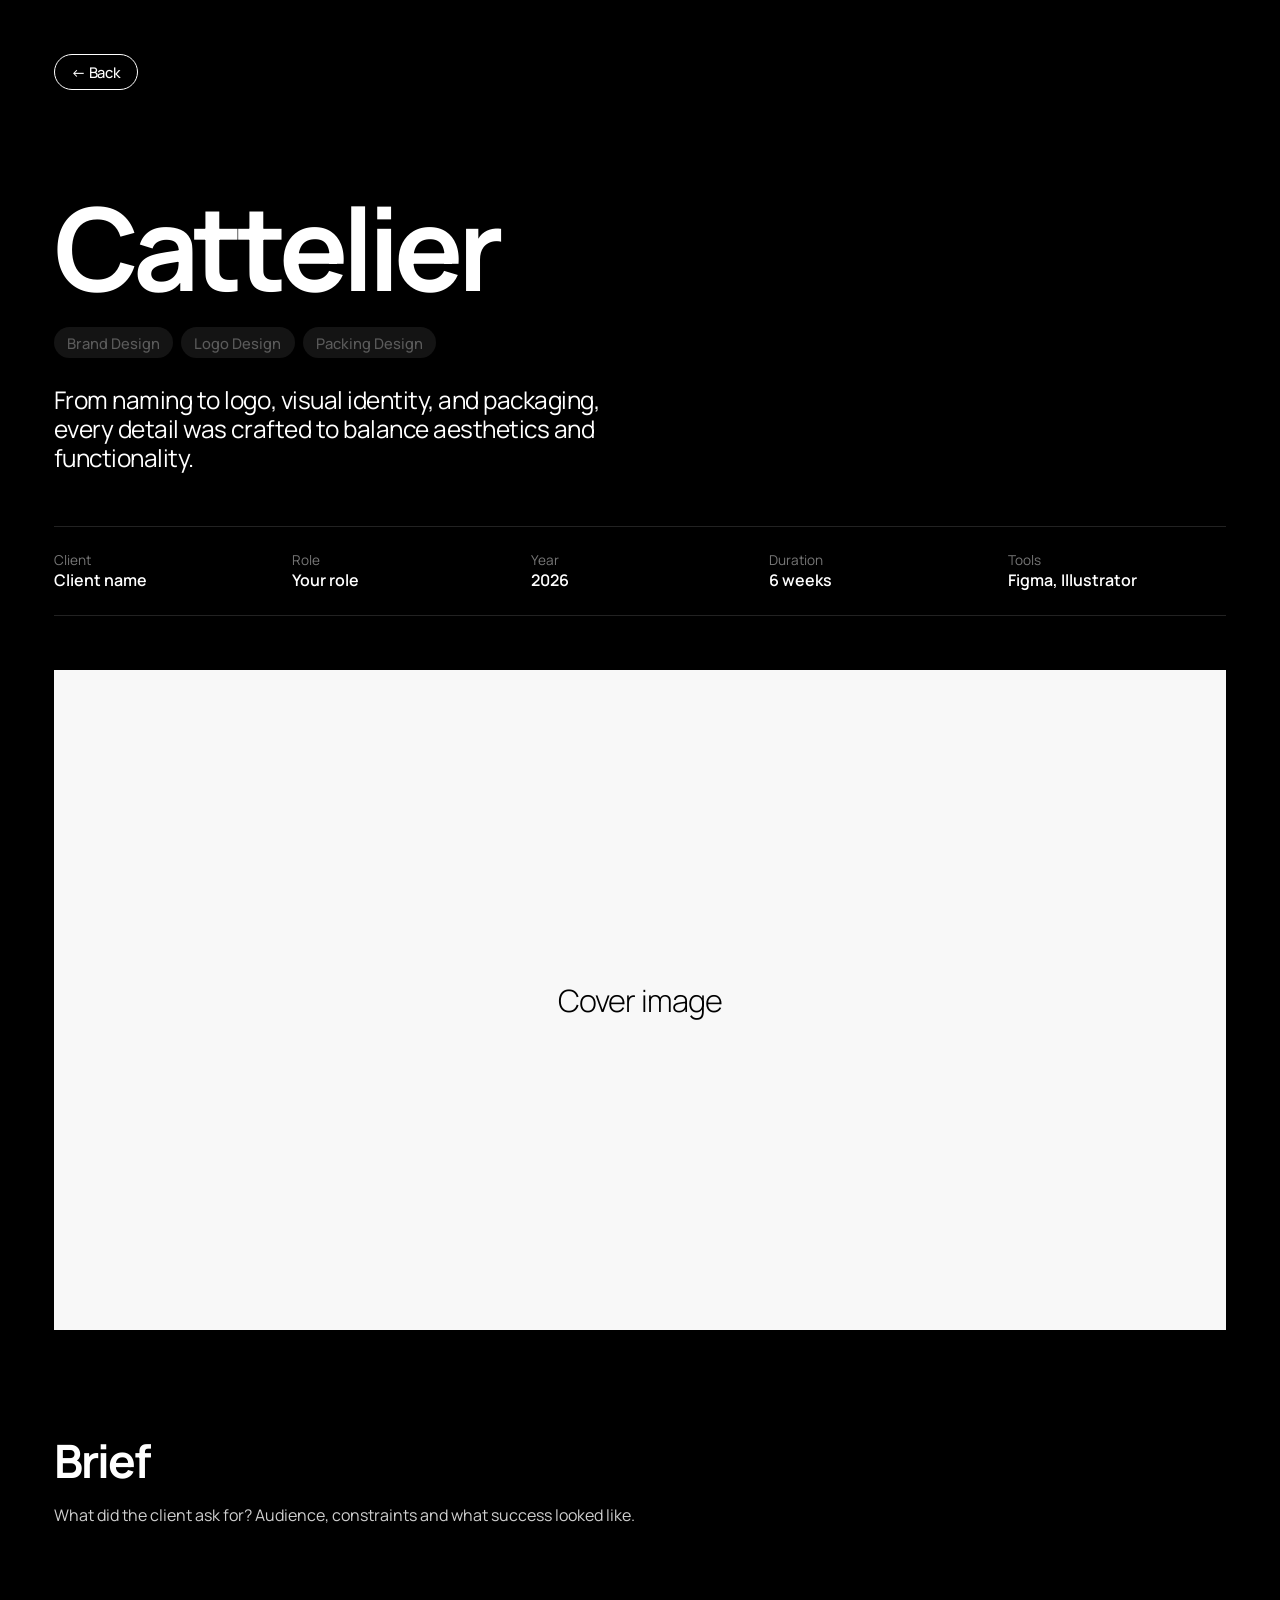
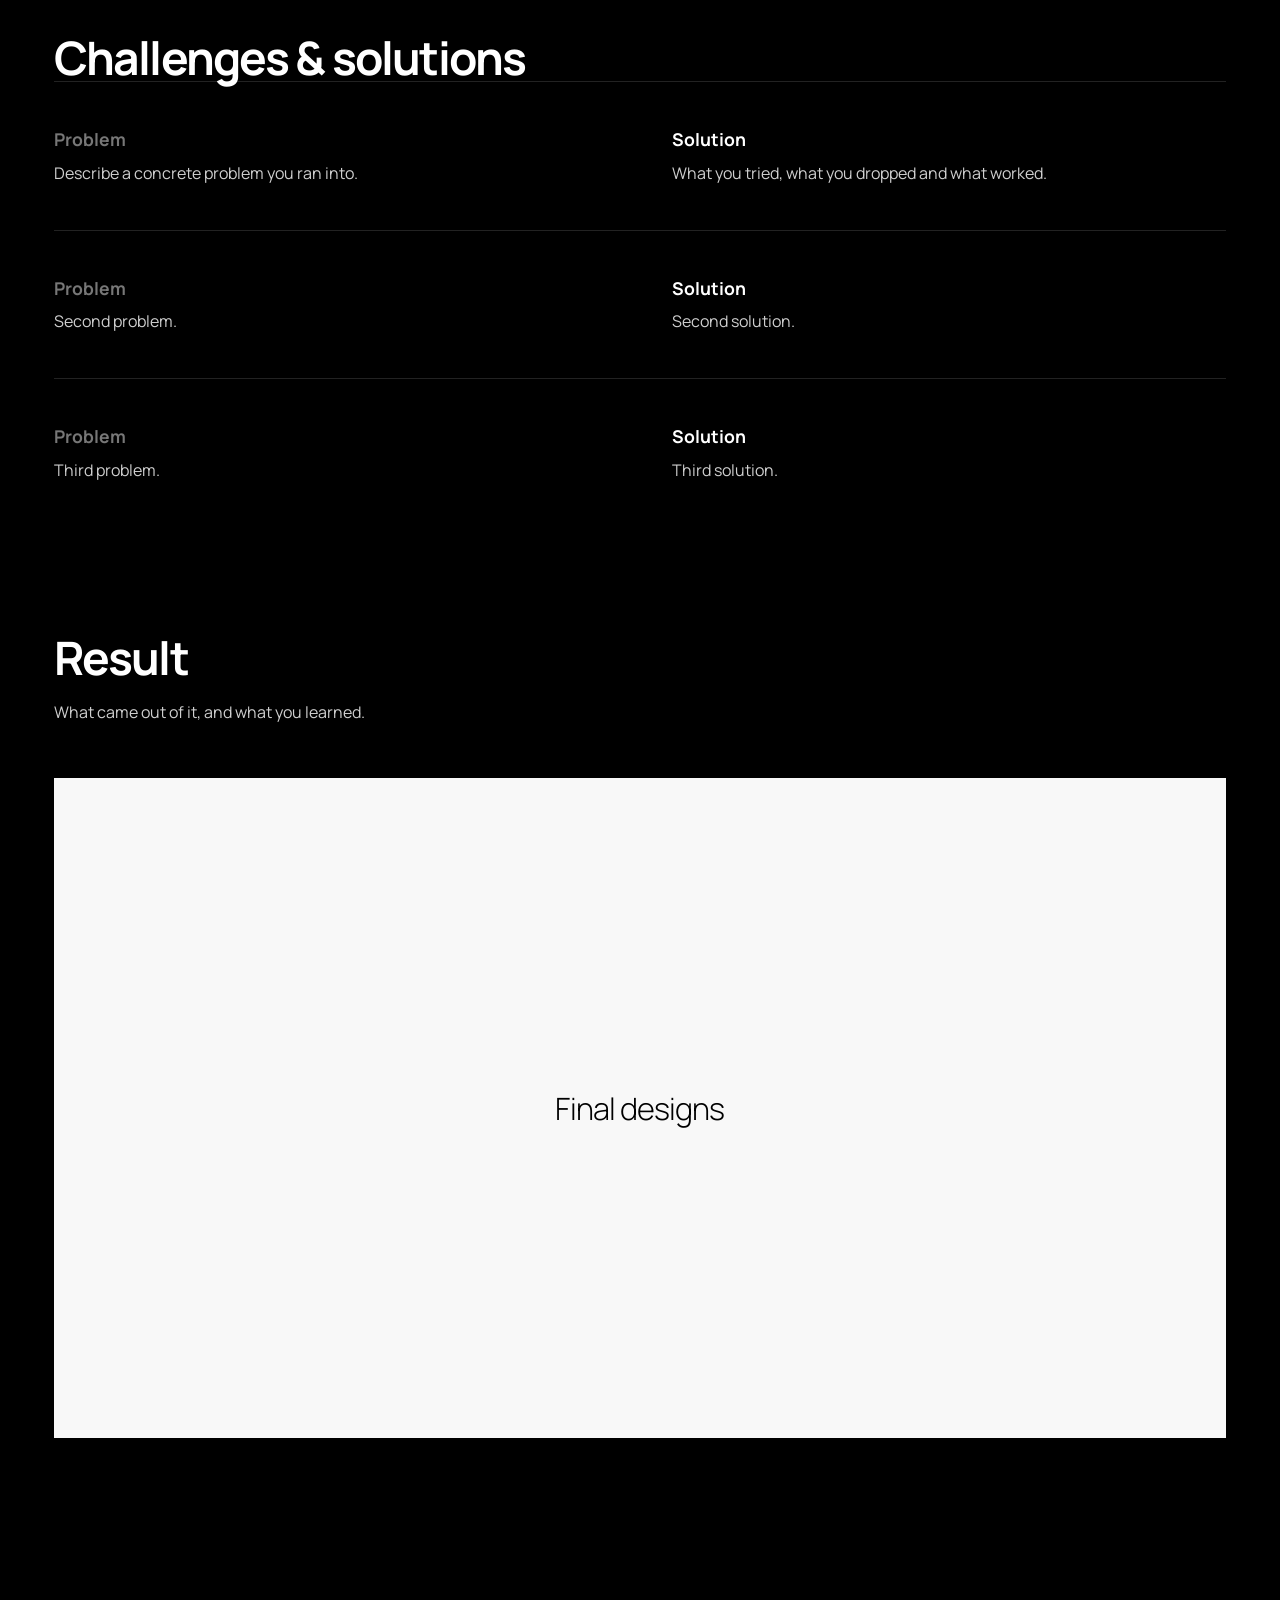
==== work-1.html @ 6a552d16 "Add files via upload" ====
<!DOCTYPE html>
<html lang="en">
<head>
<meta charset="utf-8">
<meta name="viewport" content="width=device-width, initial-scale=1, viewport-fit=cover">
<title>Cattelier — Case study | Can Aygun</title>
<link rel="preconnect" href="https://fonts.googleapis.com"><link rel="preconnect" href="https://fonts.gstatic.com" crossorigin>
<link href="https://fonts.googleapis.com/css2?family=Manrope:wght@300;400;500;600;700;800&display=swap" rel="stylesheet">
<link rel="stylesheet" href="style.css">
</head>
<body class="case-body">
<main class="case">
  <header class="case-top"><a class="case-back pill" href="index.html">← Back</a></header>
  <section class="case-hero">
    <h1>Cattelier</h1>
    <div class="tags"><span class="tag">Brand Design</span><span class="tag">Logo Design</span><span class="tag">Packing Design</span></div>
    <p class="lead">From naming to logo, visual identity, and packaging, every detail was crafted to balance aesthetics and functionality.</p>
  </section>
  <dl class="meta">
    <div><dt>Client</dt><dd>Client name</dd></div>
    <div><dt>Role</dt><dd>Your role</dd></div>
    <div><dt>Year</dt><dd>2026</dd></div>
    <div><dt>Duration</dt><dd>6 weeks</dd></div>
    <div><dt>Tools</dt><dd>Figma, Illustrator</dd></div>
  </dl>
  <div class="shot">Cover image</div>
  <section class="blk"><h2>Brief</h2><p>What did the client ask for? Audience, constraints and what success looked like.</p></section>
  <section class="blk"><h2>Challenges &amp; solutions</h2>
    <div class="pair"><div><h3>Problem</h3><p>Describe a concrete problem you ran into.</p></div><div><h3>Solution</h3><p>What you tried, what you dropped and what worked.</p></div></div>
    <div class="pair"><div><h3>Problem</h3><p>Second problem.</p></div><div><h3>Solution</h3><p>Second solution.</p></div></div>
    <div class="pair"><div><h3>Problem</h3><p>Third problem.</p></div><div><h3>Solution</h3><p>Third solution.</p></div></div>
  </section>
  <section class="blk"><h2>Result</h2><p>What came out of it, and what you learned.</p><div class="shot">Final designs</div></section>
</main>
</body>
</html>
---- style.css ----
:root{--ease:cubic-bezier(.22,.8,.2,1);--slide:cubic-bezier(.77,0,.18,1);--pad:clamp(20px,4.2vw,64px);--pill:#141414;--pilltxt:#5b5b5b}
*{box-sizing:border-box;margin:0;padding:0}
html{background:#000;color:#fff;font-family:Manrope,system-ui,sans-serif;-webkit-text-size-adjust:100%}
html.locked{overflow:hidden}
body{overflow-x:clip}
a{color:inherit;text-decoration:none}
:focus-visible{outline:2px solid #fff;outline-offset:3px}
.stage{position:sticky;top:0;height:100vh;height:100svh;overflow:hidden}
.pill{display:inline-flex;align-items:center;gap:.4em;border:1.5px solid currentColor;border-radius:99px;padding:.5em 1.1em;font-weight:500;font-size:clamp(14px,1.15vw,18px);letter-spacing:-.01em;transition:background .3s,color .3s}
.pill:hover{background:#fff;color:#000}
.tags{display:flex;flex-wrap:wrap;gap:.5em}
.tag{background:var(--pill);color:var(--pilltxt);border-radius:99px;padding:.35em .9em;font-size:clamp(.8rem,1.15vw,1.2rem);font-weight:500}

/* reveal: alttan bulanık gelip netleşir */
.rv{opacity:0;transform:translateY(6vh);filter:blur(14px);transition:opacity 1s var(--ease),transform 1s var(--ease),filter 1s var(--ease)}
.rv.in{opacity:1;transform:none;filter:none}

/* 1 · INTRO */
#intro{height:500vh}
#intro .stage{background:#fff;color:#000}
#seq{position:absolute;inset:0;width:100%;height:100%;display:block}
.open{position:absolute;inset:0;padding:var(--pad);pointer-events:none}
.open h1{font-size:clamp(3rem,6.3vw,7rem);line-height:.98;font-weight:700;letter-spacing:-.045em;margin-top:6vh}
.open .lead{font-size:clamp(1.3rem,2.3vw,2.6rem);line-height:1.05;font-weight:400;letter-spacing:-.035em;max-width:7.6em;margin-top:3.5vh}
.open .side{position:absolute;right:var(--pad);bottom:21vh;max-width:21em;text-align:right;font-size:clamp(.95rem,1.5vw,1.6rem);line-height:1.1;letter-spacing:-.025em}
.open .hint{position:absolute;left:var(--pad);bottom:5vh;font-size:clamp(.95rem,1.5vw,1.5rem);line-height:1.1;letter-spacing:-.02em}
.open .hint svg{display:block;width:clamp(36px,4vw,64px);margin-bottom:1.4vh}

/* 2 · PROJELER */
#projects .stage{background:#000}
.proj{position:absolute;inset:0;display:grid;grid-template-columns:1fr 1fr;opacity:0;transform:translateY(9vh);filter:blur(16px);pointer-events:none;transition:opacity .9s var(--ease),transform .9s var(--ease),filter .9s var(--ease);will-change:transform,opacity,filter}
.proj.is-active{opacity:1;transform:none;filter:none;pointer-events:auto}
.proj.is-past{transform:translateY(-5vh)}
.ph{background:#F8F8F8;color:#000;display:grid;place-items:center;font-size:clamp(1.6rem,3vw,3.4rem);font-weight:300;letter-spacing:-.04em;overflow:hidden}
.ph img{width:100%;height:100%;object-fit:cover;display:block}
.txt{display:flex;flex-direction:column;justify-content:center;gap:clamp(12px,1.6vw,26px);padding:0 clamp(24px,5vw,80px)}
.txt h2{font-size:clamp(3rem,7.2vw,8rem);line-height:.92;font-weight:700;letter-spacing:-.05em}
.txt p{font-size:clamp(1.05rem,1.85vw,2.1rem);line-height:1.2;letter-spacing:-.025em;max-width:19em}
.txt .pill{align-self:flex-start}
.imgR .txt{align-items:flex-end;text-align:right}
.imgR .tags{justify-content:flex-end}
.imgR .txt .pill{align-self:flex-end}

/* 3 · GALERİ */
#gallery{height:380vh}
#gallery .stage{background:#000}
.fan{position:absolute;inset:0}
.card{position:absolute;left:0;top:0;width:var(--cw,18vw);aspect-ratio:3/4;overflow:hidden;background:#fff;will-change:transform,opacity;opacity:0}
.card-in{position:absolute;inset:0;display:grid;place-items:center;color:#000;font-weight:700;font-size:clamp(2rem,4vw,4.5rem);background:linear-gradient(#fff 55%,#cfcfcf);transition:transform .6s var(--ease)}
.card-in img{width:100%;height:100%;object-fit:cover;display:block}
@media(hover:hover){.card:hover .card-in{transform:scale(1.08)}}
.gtitle{position:absolute;left:50%;bottom:9vh;z-index:20;text-align:center;translate:-50% 0}
.gtitle h2{font-size:clamp(1.8rem,3.1vw,3.4rem);line-height:1.05;letter-spacing:-.04em;font-weight:700;margin-bottom:2.4vh}

/* 4 · FOOTER */
footer{position:relative;min-height:100vh;min-height:100svh;background:#000;display:flex;flex-direction:column;justify-content:flex-end;padding:var(--pad)}
.talk p:first-child{font-size:clamp(1rem,1.5vw,1.6rem);line-height:1.15;letter-spacing:-.02em;margin-bottom:1.2vh}
.talk h2{font-size:clamp(4.2rem,10vw,11rem);line-height:.95;font-weight:800;letter-spacing:-.05em;margin-bottom:3vh}
.links{display:flex;flex-wrap:wrap;gap:.7em;max-width:62rem}
.credit{color:#222;font-size:clamp(.95rem,1.4vw,1.5rem);margin-top:3vh;letter-spacing:-.02em}
.services{position:absolute;right:var(--pad);bottom:var(--pad);text-align:right;font-size:clamp(2.4rem,6.2vw,7rem);line-height:.98;letter-spacing:-.05em;font-weight:700;color:#161616;pointer-events:none}

/* CASE STUDY (panel + bağımsız sayfa) */
#panel{position:fixed;inset:0;z-index:100;background:#000;overflow-y:auto;overscroll-behavior:contain;transform:translateX(100%);visibility:hidden;transition:transform .8s var(--slide),visibility 0s .8s}
#panel.open{transform:none;visibility:visible;transition:transform .8s var(--slide),visibility 0s}
.case-body{background:#000;color:#fff;animation:caseIn .8s var(--slide)}
@keyframes caseIn{from{transform:translateX(100%)}}
.case{padding:0 var(--pad) 14vh;max-width:1400px;margin:auto}
.case-top{position:sticky;top:0;z-index:5;padding:var(--pad) 0 14px}
.case-hero{padding:10vh 0 6vh}
.case-hero h1{font-size:clamp(3rem,9vw,9rem);line-height:.92;font-weight:700;letter-spacing:-.05em;margin-bottom:3vh}
.case-hero .lead{font-size:clamp(1.1rem,1.9vw,2rem);line-height:1.2;letter-spacing:-.02em;max-width:24em;margin-top:3vh}
.meta{display:grid;grid-template-columns:repeat(auto-fit,minmax(150px,1fr));gap:20px;padding:24px 0;border-block:1px solid #222}
.meta dt{font-size:.85rem;color:#777}.meta dd{font-weight:600}
.shot{display:grid;place-items:center;aspect-ratio:16/9;background:#F8F8F8;color:#000;font-weight:300;font-size:clamp(1.2rem,2.4vw,2.6rem);letter-spacing:-.03em;margin:6vh 0;overflow:hidden}
.shot img{width:100%;height:100%;object-fit:cover}
.blk{padding:6vh 0}
.blk h2{font-size:clamp(1.8rem,3.6vw,3.6rem);letter-spacing:-.04em;line-height:1}
.blk>p{max-width:60ch;margin-top:1.2rem;color:#cfcfcf;line-height:1.5}
.pair{display:grid;grid-template-columns:1fr 1fr;gap:clamp(20px,5vw,80px);padding:5vh 0;border-top:1px solid #222}
.pair h3{font-size:1.1rem;margin-bottom:.6rem;color:#777}.pair div+div h3{color:#fff}
.pair p{color:#cfcfcf;line-height:1.5;max-width:46ch}

/* MOBİL */
@media(max-width:820px){
  .open{mix-blend-mode:difference;color:#fff}
  .open h1{font-size:clamp(2.8rem,14vw,4.6rem);margin-top:9vh}
  .open .lead{font-size:1.25rem;max-width:11em}
  .open .side{font-size:.85rem;max-width:17em;bottom:19vh}
  .proj{grid-template-columns:1fr;grid-template-rows:38% 1fr}
  .ph{order:-1}
  .txt{justify-content:flex-start;padding:5vh var(--pad) 0;gap:12px}
  .txt h2{font-size:clamp(2.4rem,12vw,4rem)}
  .txt p{font-size:1rem;max-width:none}
  .imgR .txt{align-items:flex-start;text-align:left}.imgR .tags{justify-content:flex-start}.imgR .txt .pill{align-self:flex-start}
  #gallery{height:auto;padding:14vh var(--pad) 10vh}
  #gallery .stage{position:static;height:auto;overflow:visible;display:flex;flex-direction:column}
  .gtitle{order:-1}
  .fan{position:static;display:grid;grid-template-columns:1fr 1fr;gap:12px}
  .card{position:relative;width:auto;opacity:1;transform:none!important}
  .gtitle{position:static;translate:none;margin-bottom:7vh;text-align:left}
  .services{position:static;font-size:clamp(2.4rem,12vw,4rem);margin-bottom:8vh}
  footer{justify-content:flex-end}
  .pair{grid-template-columns:1fr}
}

/* HAREKET AZALTMA: sabitleme/animasyon yok, her içerik doğrudan erişilebilir */
.rm #intro{height:100svh}
.rm #projects{height:auto!important}
.rm #projects .stage{position:static;height:auto}
.rm .proj{position:relative;min-height:100svh;opacity:1;transform:none;filter:none;pointer-events:auto;transition:none}
.rm #gallery{height:auto;padding:14vh var(--pad) 10vh}
.rm #gallery .stage{position:static;height:auto;overflow:visible;display:flex;flex-direction:column}
.rm .gtitle{order:-1}
.rm .fan{position:static;display:grid;grid-template-columns:repeat(auto-fit,minmax(160px,1fr));gap:12px}
.rm .card{position:relative;width:auto;opacity:1;transform:none!important}
.rm .gtitle{position:static;translate:none;margin-bottom:7vh}
.rm .rv{opacity:1;transform:none;filter:none;transition:none}
.rm .services{position:static;margin-bottom:8vh}
.rm #panel,.rm #panel.open,.rm .case-body{transition:none;animation:none}
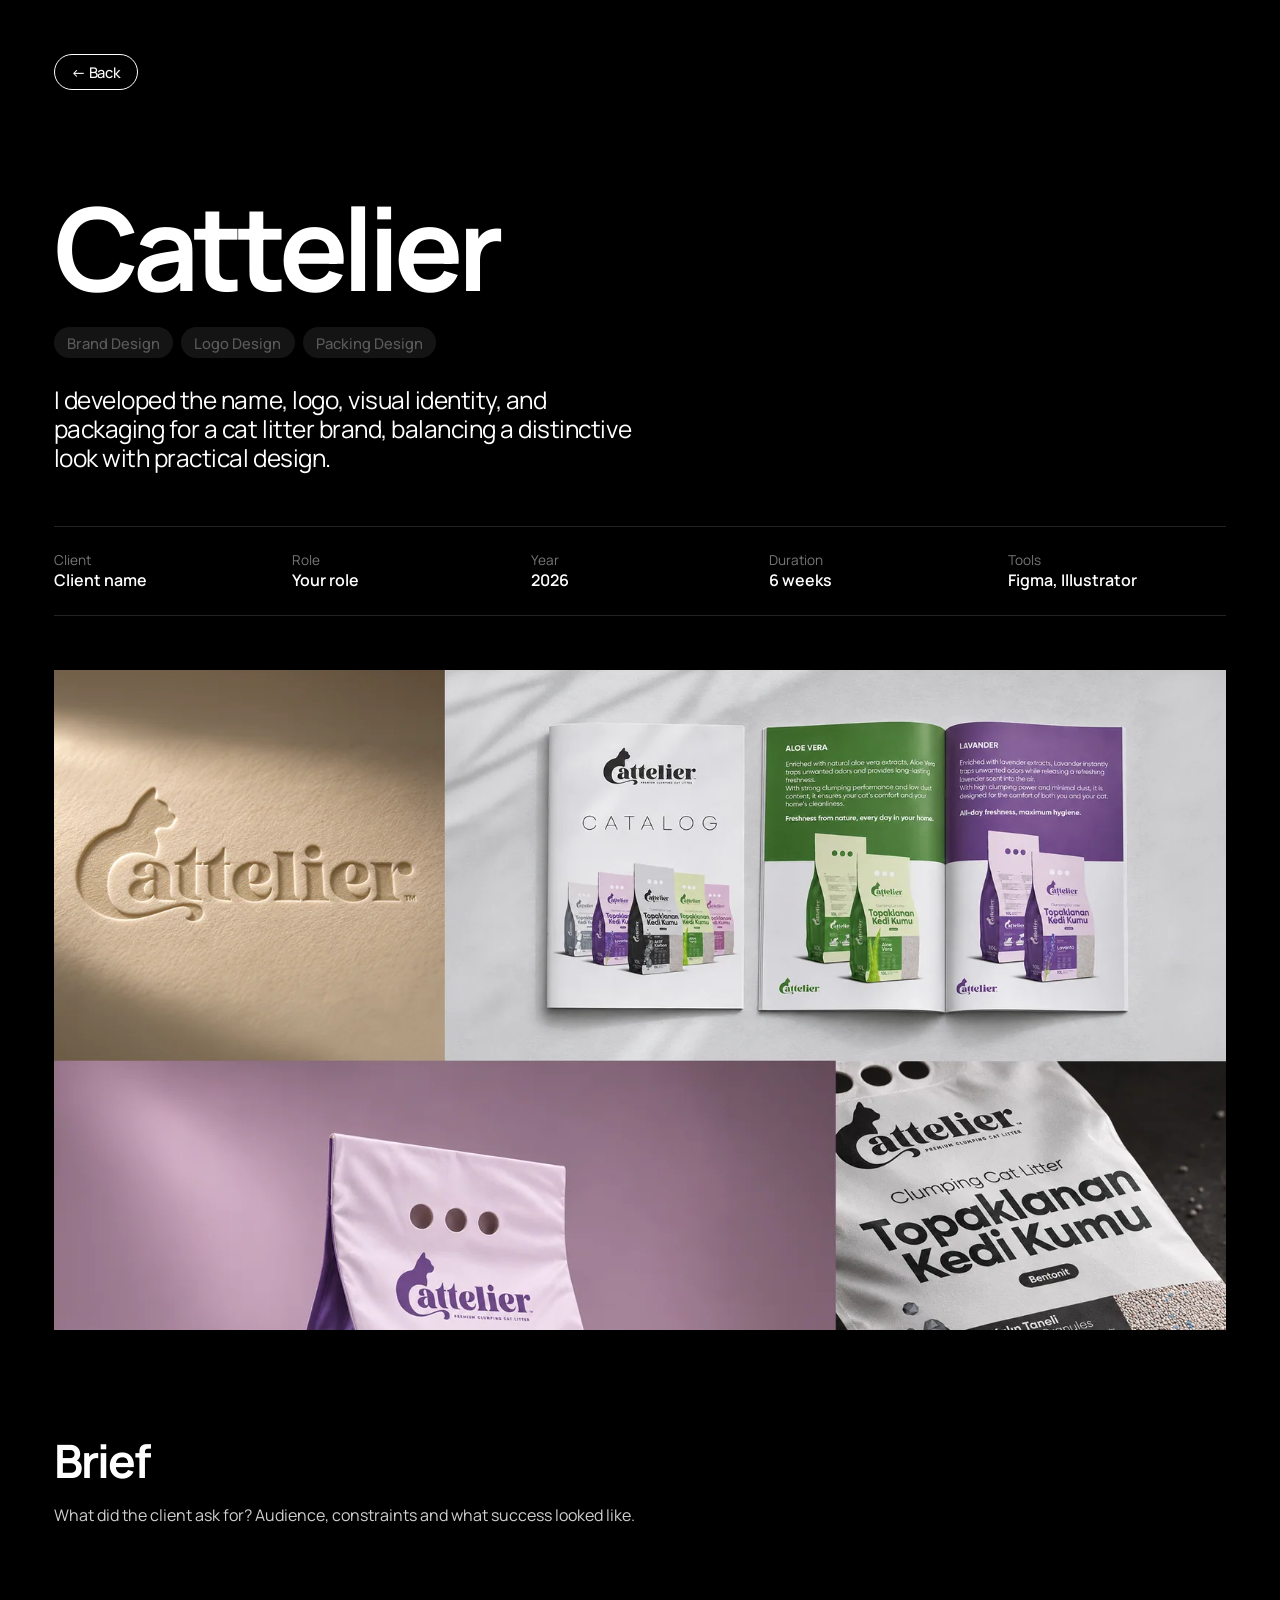
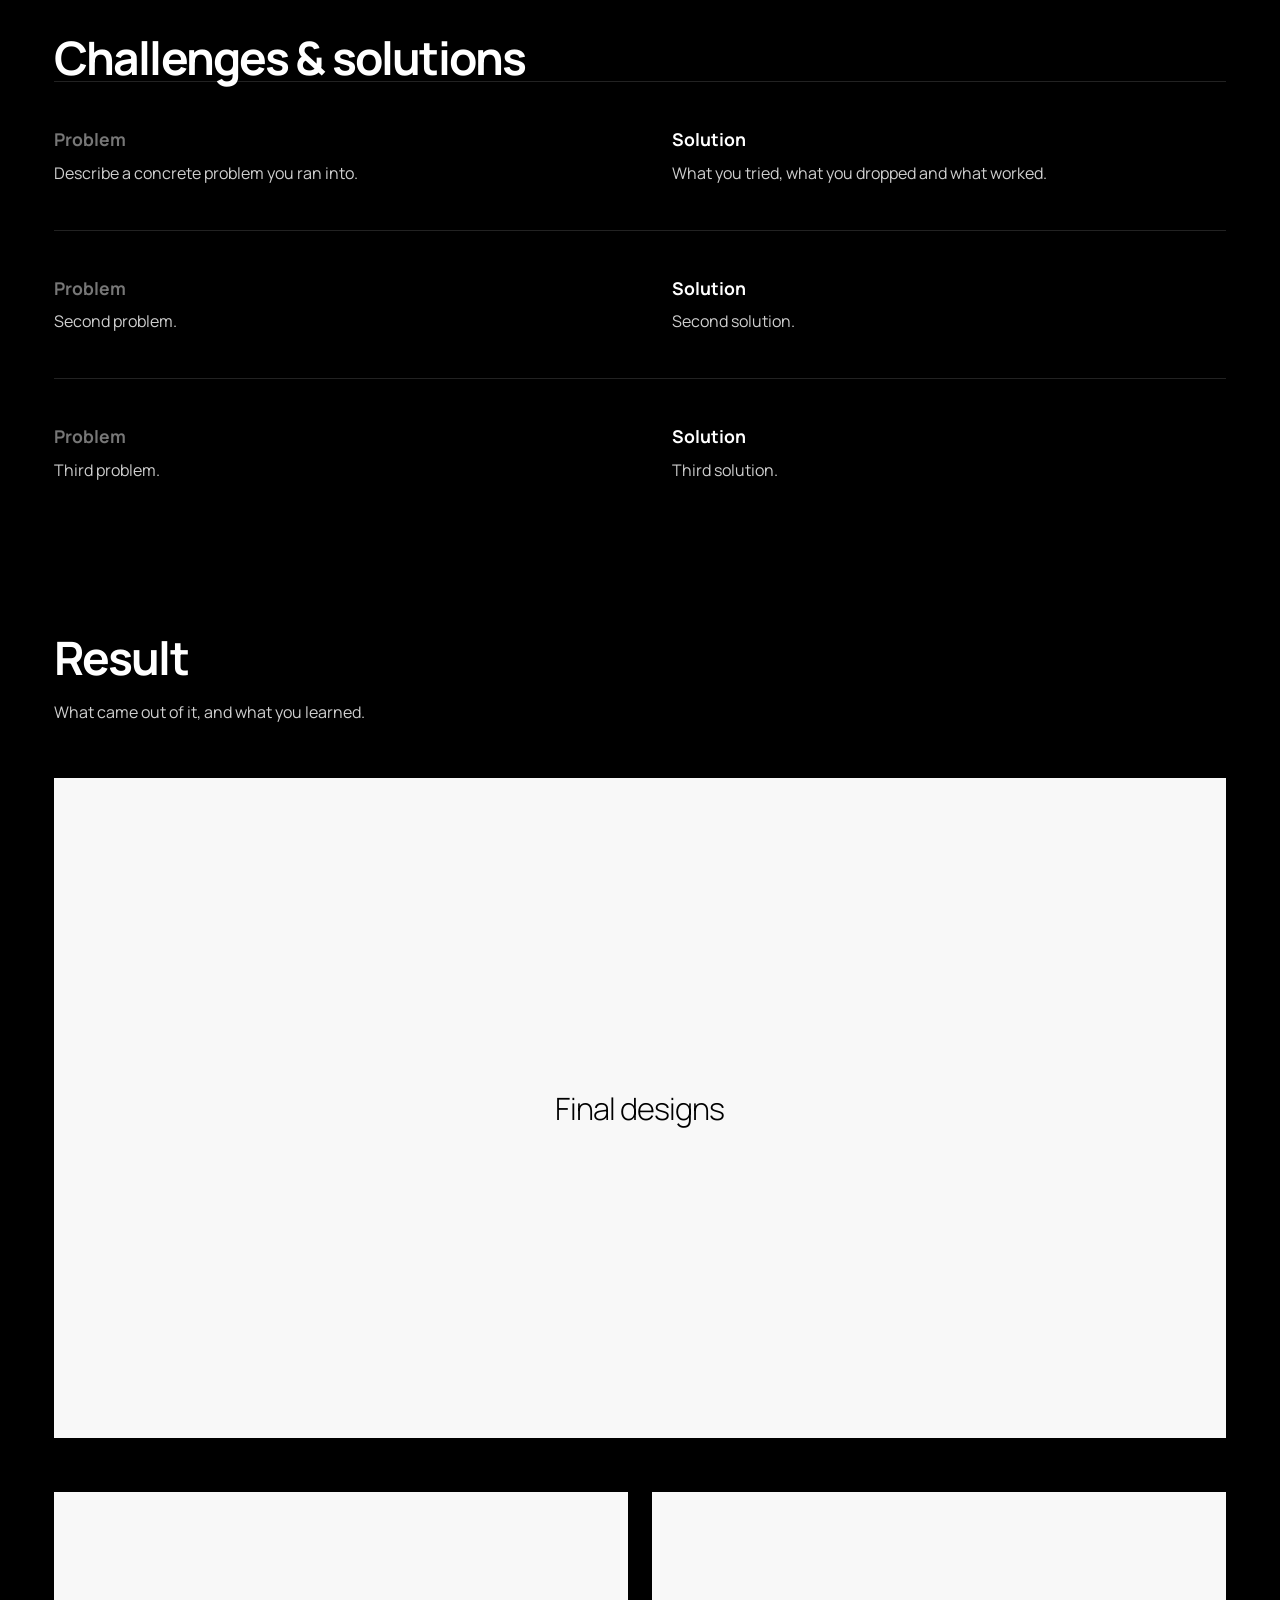
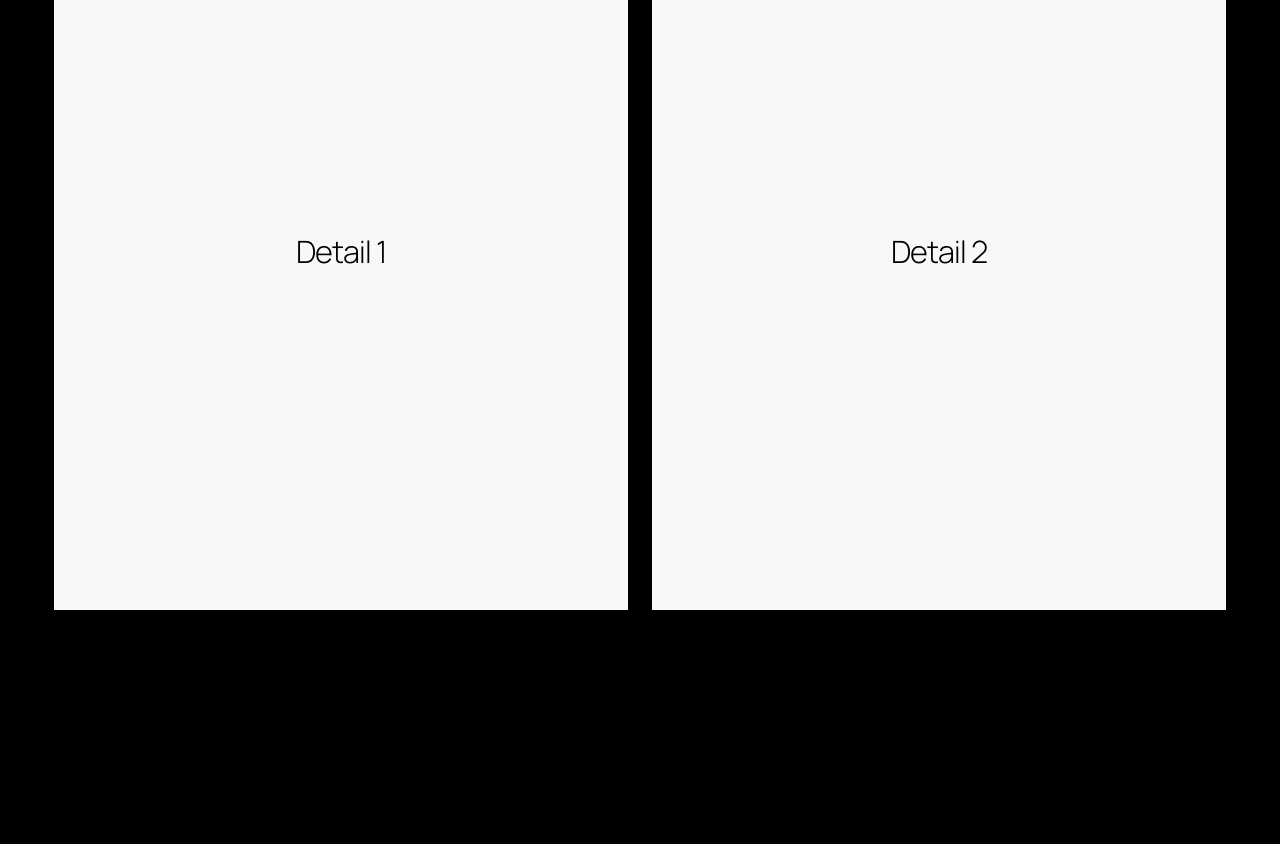
==== commit 51e9f1a8: "Add files via upload" ====
--- a/work-1.html
+++ b/work-1.html
@@ -4,6 +4,7 @@
 <meta charset="utf-8">
 <meta name="viewport" content="width=device-width, initial-scale=1, viewport-fit=cover">
 <title>Cattelier — Case study | Can Aygun</title>
+<link rel="icon" href="favicon.ico" sizes="any"><link rel="apple-touch-icon" href="apple-touch-icon.png">
 <link rel="preconnect" href="https://fonts.googleapis.com"><link rel="preconnect" href="https://fonts.gstatic.com" crossorigin>
 <link href="https://fonts.googleapis.com/css2?family=Manrope:wght@300;400;500;600;700;800&display=swap" rel="stylesheet">
 <link rel="stylesheet" href="style.css">
@@ -14,7 +15,7 @@
   <section class="case-hero">
     <h1>Cattelier</h1>
     <div class="tags"><span class="tag">Brand Design</span><span class="tag">Logo Design</span><span class="tag">Packing Design</span></div>
-    <p class="lead">From naming to logo, visual identity, and packaging, every detail was crafted to balance aesthetics and functionality.</p>
+    <p class="lead">I developed the name, logo, visual identity, and packaging for a cat litter brand, balancing a distinctive look with practical design.</p>
   </section>
   <dl class="meta">
     <div><dt>Client</dt><dd>Client name</dd></div>
@@ -23,14 +24,17 @@
     <div><dt>Duration</dt><dd>6 weeks</dd></div>
     <div><dt>Tools</dt><dd>Figma, Illustrator</dd></div>
   </dl>
-  <div class="shot">Cover image</div>
+  <div class="shot"><img src="img/cattelier.webp" alt="Cattelier"></div>
   <section class="blk"><h2>Brief</h2><p>What did the client ask for? Audience, constraints and what success looked like.</p></section>
   <section class="blk"><h2>Challenges &amp; solutions</h2>
     <div class="pair"><div><h3>Problem</h3><p>Describe a concrete problem you ran into.</p></div><div><h3>Solution</h3><p>What you tried, what you dropped and what worked.</p></div></div>
     <div class="pair"><div><h3>Problem</h3><p>Second problem.</p></div><div><h3>Solution</h3><p>Second solution.</p></div></div>
     <div class="pair"><div><h3>Problem</h3><p>Third problem.</p></div><div><h3>Solution</h3><p>Third solution.</p></div></div>
   </section>
-  <section class="blk"><h2>Result</h2><p>What came out of it, and what you learned.</p><div class="shot">Final designs</div></section>
+  <section class="blk"><h2>Result</h2><p>What came out of it, and what you learned.</p>
+    <div class="shot">Final designs</div>
+    <div class="duo"><div class="shot">Detail 1</div><div class="shot">Detail 2</div></div>
+  </section>
 </main>
 </body>
 </html>
--- a/style.css
+++ b/style.css
@@ -19,12 +19,18 @@
 #intro{height:500vh}
 #intro .stage{background:#fff;color:#000}
 #seq{position:absolute;inset:0;width:100%;height:100%;display:block}
-.open{position:absolute;inset:0;padding:var(--pad);pointer-events:none}
+.open{position:absolute;inset:0;padding:var(--pad);pointer-events:none;mix-blend-mode:difference;color:#fff}   /* siyah tişört/siluet üstünde beyaza döner */
 .open h1{font-size:clamp(3rem,6.3vw,7rem);line-height:.98;font-weight:700;letter-spacing:-.045em;margin-top:6vh}
 .open .lead{font-size:clamp(1.3rem,2.3vw,2.6rem);line-height:1.05;font-weight:400;letter-spacing:-.035em;max-width:7.6em;margin-top:3.5vh}
-.open .side{position:absolute;right:var(--pad);bottom:21vh;max-width:21em;text-align:right;font-size:clamp(.95rem,1.5vw,1.6rem);line-height:1.1;letter-spacing:-.025em}
+.open .side{position:absolute;right:var(--pad);bottom:21vh;max-width:17.5em;text-align:right;font-size:clamp(.95rem,1.5vw,1.6rem);line-height:1.1;letter-spacing:-.025em}
 .open .hint{position:absolute;left:var(--pad);bottom:5vh;font-size:clamp(.95rem,1.5vw,1.5rem);line-height:1.1;letter-spacing:-.02em}
 .open .hint svg{display:block;width:clamp(36px,4vw,64px);margin-bottom:1.4vh}
+
+/* Scroll 5.5: siyah ekranda beliren metin */
+.beat{position:absolute;inset:0;display:flex;flex-direction:column;align-items:center;justify-content:center;text-align:center;color:#fff;opacity:0;pointer-events:none;will-change:opacity,transform,filter}
+.beat .b1{font-size:clamp(2rem,5.1vw,6rem);font-weight:700;letter-spacing:-.045em;line-height:1.05}
+.beat .b2{font-size:clamp(2.4rem,6.2vw,7.2rem);font-weight:700;letter-spacing:-.05em;line-height:1;color:#161616}
+.beat.static{position:relative;min-height:70svh;opacity:1;transform:none;filter:none;background:#000}
 
 /* 2 · PROJELER */
 #projects .stage{background:#000}
@@ -56,13 +62,13 @@
 footer{position:relative;min-height:100vh;min-height:100svh;background:#000;display:flex;flex-direction:column;justify-content:flex-end;padding:var(--pad)}
 .talk p:first-child{font-size:clamp(1rem,1.5vw,1.6rem);line-height:1.15;letter-spacing:-.02em;margin-bottom:1.2vh}
 .talk h2{font-size:clamp(4.2rem,10vw,11rem);line-height:.95;font-weight:800;letter-spacing:-.05em;margin-bottom:3vh}
-.links{display:flex;flex-wrap:wrap;gap:.7em;max-width:62rem}
-.credit{color:#222;font-size:clamp(.95rem,1.4vw,1.5rem);margin-top:3vh;letter-spacing:-.02em}
-.services{position:absolute;right:var(--pad);bottom:var(--pad);text-align:right;font-size:clamp(2.4rem,6.2vw,7rem);line-height:.98;letter-spacing:-.05em;font-weight:700;color:#161616;pointer-events:none}
+.links{display:flex;flex-wrap:wrap;gap:.7em;max-width:min(62rem,52vw)}
+.credit{color:#fff;font-size:clamp(.95rem,1.4vw,1.5rem);margin-top:3vh;letter-spacing:-.02em}
+.services{position:absolute;right:var(--pad);bottom:var(--pad);text-align:right;font-size:min(6vw,10.5vh);line-height:.98;letter-spacing:-.05em;font-weight:700;color:#161616;pointer-events:none}
 
 /* CASE STUDY (panel + bağımsız sayfa) */
 #panel{position:fixed;inset:0;z-index:100;background:#000;overflow-y:auto;overscroll-behavior:contain;transform:translateX(100%);visibility:hidden;transition:transform .8s var(--slide),visibility 0s .8s}
-#panel.open{transform:none;visibility:visible;transition:transform .8s var(--slide),visibility 0s}
+#panel.is-open{transform:none;visibility:visible;transition:transform .8s var(--slide),visibility 0s}
 .case-body{background:#000;color:#fff;animation:caseIn .8s var(--slide)}
 @keyframes caseIn{from{transform:translateX(100%)}}
 .case{padding:0 var(--pad) 14vh;max-width:1400px;margin:auto}
@@ -81,28 +87,57 @@
 .pair h3{font-size:1.1rem;margin-bottom:.6rem;color:#777}.pair div+div h3{color:#fff}
 .pair p{color:#cfcfcf;line-height:1.5;max-width:46ch}
 
-/* MOBİL */
-@media(max-width:820px){
-  .open{mix-blend-mode:difference;color:#fff}
-  .open h1{font-size:clamp(2.8rem,14vw,4.6rem);margin-top:9vh}
-  .open .lead{font-size:1.25rem;max-width:11em}
-  .open .side{font-size:.85rem;max-width:17em;bottom:19vh}
-  .proj{grid-template-columns:1fr;grid-template-rows:38% 1fr}
+/* DİKEY EKRANLAR (telefon + tablet dikey): görsel üstte, metin altta; galeri de yelpaze */
+@media (orientation:portrait) and (max-width:1100px){
+  .open{display:flex;flex-direction:column;align-items:flex-start;padding-top:9.5vh;color:#000;mix-blend-mode:normal}
+  .open h1{font-size:clamp(2.2rem,8.6vw,5.6rem);margin:0;white-space:nowrap}
+  .open h1 br{display:none}
+  .open .lead{position:static;font-size:clamp(1.1rem,4.4vw,2.7rem);max-width:17em;margin-top:2vh}
+  .open .side{position:static;text-align:left;font-size:clamp(.8rem,2.9vw,1.6rem);max-width:15em;margin-top:3vh;line-height:1.05}
+  .open .hint{position:static;font-size:clamp(.85rem,2.9vw,1.6rem);margin-top:3vh}
+  .beat .b1{font-size:clamp(1.8rem,8.4vw,5rem)}.beat .b2{font-size:clamp(2rem,9.4vw,5.6rem)}
+  .proj{grid-template-columns:1fr;grid-template-rows:50% 50%}
   .ph{order:-1}
-  .txt{justify-content:flex-start;padding:5vh var(--pad) 0;gap:12px}
-  .txt h2{font-size:clamp(2.4rem,12vw,4rem)}
-  .txt p{font-size:1rem;max-width:none}
+  .txt{justify-content:center;padding:0 var(--pad);gap:clamp(10px,1.6vh,22px)}
+  .txt h2{font-size:clamp(2.6rem,min(14vw,8.2vh),6.8rem)}
+  .txt p{font-size:clamp(.95rem,min(4.1vw,2.5vh),1.9rem);max-width:30em}
+  .tag{font-size:clamp(.72rem,min(3.1vw,1.9vh),1.3rem)}
+  .txt .pill,.links .pill{font-size:clamp(.8rem,3.3vw,1.3rem);min-height:40px}
+  .links{gap:.6em;max-width:none}
   .imgR .txt{align-items:flex-start;text-align:left}.imgR .tags{justify-content:flex-start}.imgR .txt .pill{align-self:flex-start}
-  #gallery{height:auto;padding:14vh var(--pad) 10vh}
-  #gallery .stage{position:static;height:auto;overflow:visible;display:flex;flex-direction:column}
-  .gtitle{order:-1}
-  .fan{position:static;display:grid;grid-template-columns:1fr 1fr;gap:12px}
-  .card{position:relative;width:auto;opacity:1;transform:none!important}
-  .gtitle{position:static;translate:none;margin-bottom:7vh;text-align:left}
-  .services{position:static;font-size:clamp(2.4rem,12vw,4rem);margin-bottom:8vh}
-  footer{justify-content:flex-end}
-  .pair{grid-template-columns:1fr}
+  .gtitle{translate:-50% 0}
+  .gtitle h2{font-size:calc(var(--u,100vw)*.066);margin-bottom:calc(var(--u,100vw)*.03)}
+  .gtitle .pill{font-size:max(12px,calc(var(--u,100vw)*.032))}
+  footer{justify-content:space-between}
+  .services{position:static;text-align:left;font-size:clamp(1.8rem,8.6vw,5.8rem);line-height:1;margin:2vh 0 4vh}
+  .talk h2{font-size:clamp(4rem,22vw,11rem)}
+  .pair,.duo{grid-template-columns:1fr}
 }
+
+/* YATAY TELEFON (alçak ekran): ölçüler yükseklikten türetilir */
+@media (orientation:landscape) and (max-height:520px){
+  .open h1{font-size:13vh;margin-top:3vh}
+  .open .lead{font-size:5.6vh;margin-top:2vh}
+  .open .side{font-size:4vh;bottom:6vh;max-width:19em}
+  .open .hint{font-size:4vh;bottom:4vh}
+  .open .hint svg{width:7vh;margin-bottom:1vh}
+  .txt{gap:2.2vh;padding:0 4vw}
+  .txt h2{font-size:12vh}
+  .txt p{font-size:4.4vh;line-height:1.15}
+  .tag{font-size:3.2vh}
+  .pill{font-size:3.6vh;padding:.4em 1em}
+  .gtitle{bottom:5vh}.gtitle h2{font-size:6vh;margin-bottom:1.6vh}
+  .talk p:first-child{font-size:4vh}.talk h2{font-size:17vh;margin-bottom:2vh}
+  .credit{font-size:3.4vh;margin-top:1.6vh}
+  .services{font-size:6.2vh}
+  footer{padding-block:4vh}
+}
+
+/* Dokunmatik: rahat dokunma alanı, tap vurgusu yok */
+@media (pointer:coarse){a,button{-webkit-tap-highlight-color:transparent}.pill{min-height:44px}}
+.duo{display:grid;grid-template-columns:1fr 1fr;gap:clamp(10px,2vw,24px);margin:6vh 0}
+.duo .shot{margin:0;aspect-ratio:4/5}
+@supports(padding:max(0px)){.open,footer{padding-left:max(var(--pad),env(safe-area-inset-left));padding-right:max(var(--pad),env(safe-area-inset-right))}}
 
 /* HAREKET AZALTMA: sabitleme/animasyon yok, her içerik doğrudan erişilebilir */
 .rm #intro{height:100svh}
@@ -115,6 +150,7 @@
 .rm .fan{position:static;display:grid;grid-template-columns:repeat(auto-fit,minmax(160px,1fr));gap:12px}
 .rm .card{position:relative;width:auto;opacity:1;transform:none!important}
 .rm .gtitle{position:static;translate:none;margin-bottom:7vh}
+.rm .beat{position:relative}
 .rm .rv{opacity:1;transform:none;filter:none;transition:none}
 .rm .services{position:static;margin-bottom:8vh}
-.rm #panel,.rm #panel.open,.rm .case-body{transition:none;animation:none}
+.rm #panel,.rm #panel.is-open,.rm .case-body{transition:none;animation:none}
